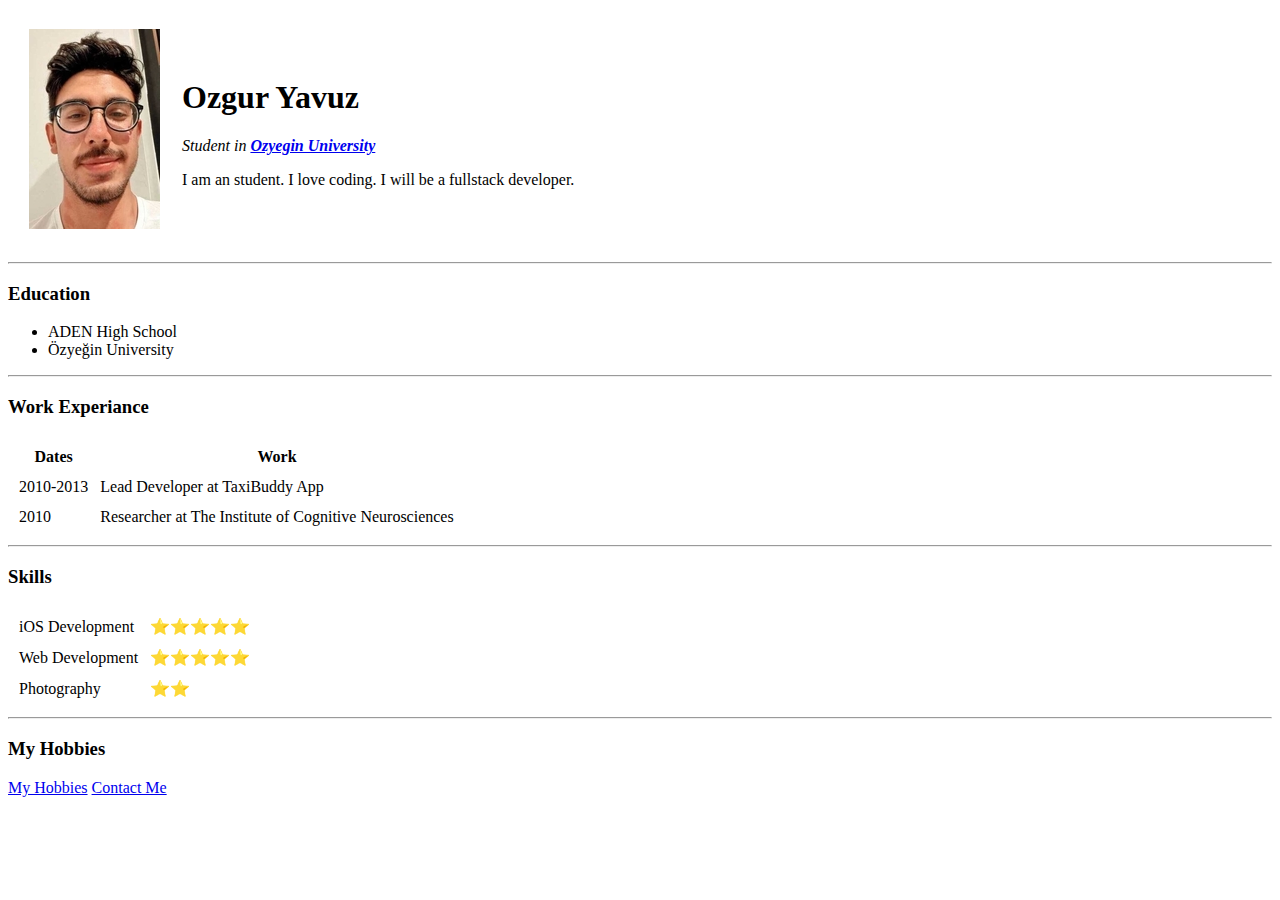
==== index.html @ cf9259c4 "Add initial CV website files" ====
<!DOCTYPE html>
<html lang="en" dir="ltr">

<head>
  <meta charset="utf-8">
  <title>Ozgur's Personal Site</title>
</head>

<body>
  <table cellspacing="20">
    <tr>
      <td><img src="images/ozgur.jpg" alt="ozgur profile picture"></td>
      <td>
        <h1>Ozgur Yavuz</h1>
        <p><em>Student in <strong><a href="https://www.ozyegin.edu.tr/">Ozyegin University</a></strong></em></p>
        <p>I am an student. I love coding. I will be a fullstack developer.</p>
      </td>
    </tr>
  </table>
  <hr>
  <h3>Education</h3>
  <ul>
    <li>ADEN High School</li>
    <li>Özyeğin University</li>
  </ul>
  <hr>
  <h3>Work Experiance</h3>
  <table cellspacing="10">
    <thead>
      <tr>
        <th>Dates</th>
        <th>Work</th>
      </tr>
    </thead>
    <tbody>
      <tr>
        <td>2010-2013</td>
        <td>Lead Developer at TaxiBuddy App</td>
      </tr>
      <tr>
        <td>2010</td>
        <td>Researcher at The Institute of Cognitive Neurosciences</td>
      </tr>
    </tbody>
    <tfoot>

    </tfoot>
  </table>
  <hr>
  <h3>Skills</h3>
  <table cellspacing="10">
    <tr>
      <td>iOS Development</td>
      <td>⭐⭐⭐⭐⭐</td>
    </tr>
    <tr>
      <td>Web Development</td>
      <td>⭐⭐⭐⭐⭐</td>
    </tr>
    <tr>
      <td>Photography</td>
      <td>⭐⭐</td>
    </tr>
  </table>
  <hr>
  <h3>My Hobbies</h3>
  <a href="hobbies.html">My Hobbies</a>
  <a href="contact-me.html">Contact Me</a>
</body>

</html>
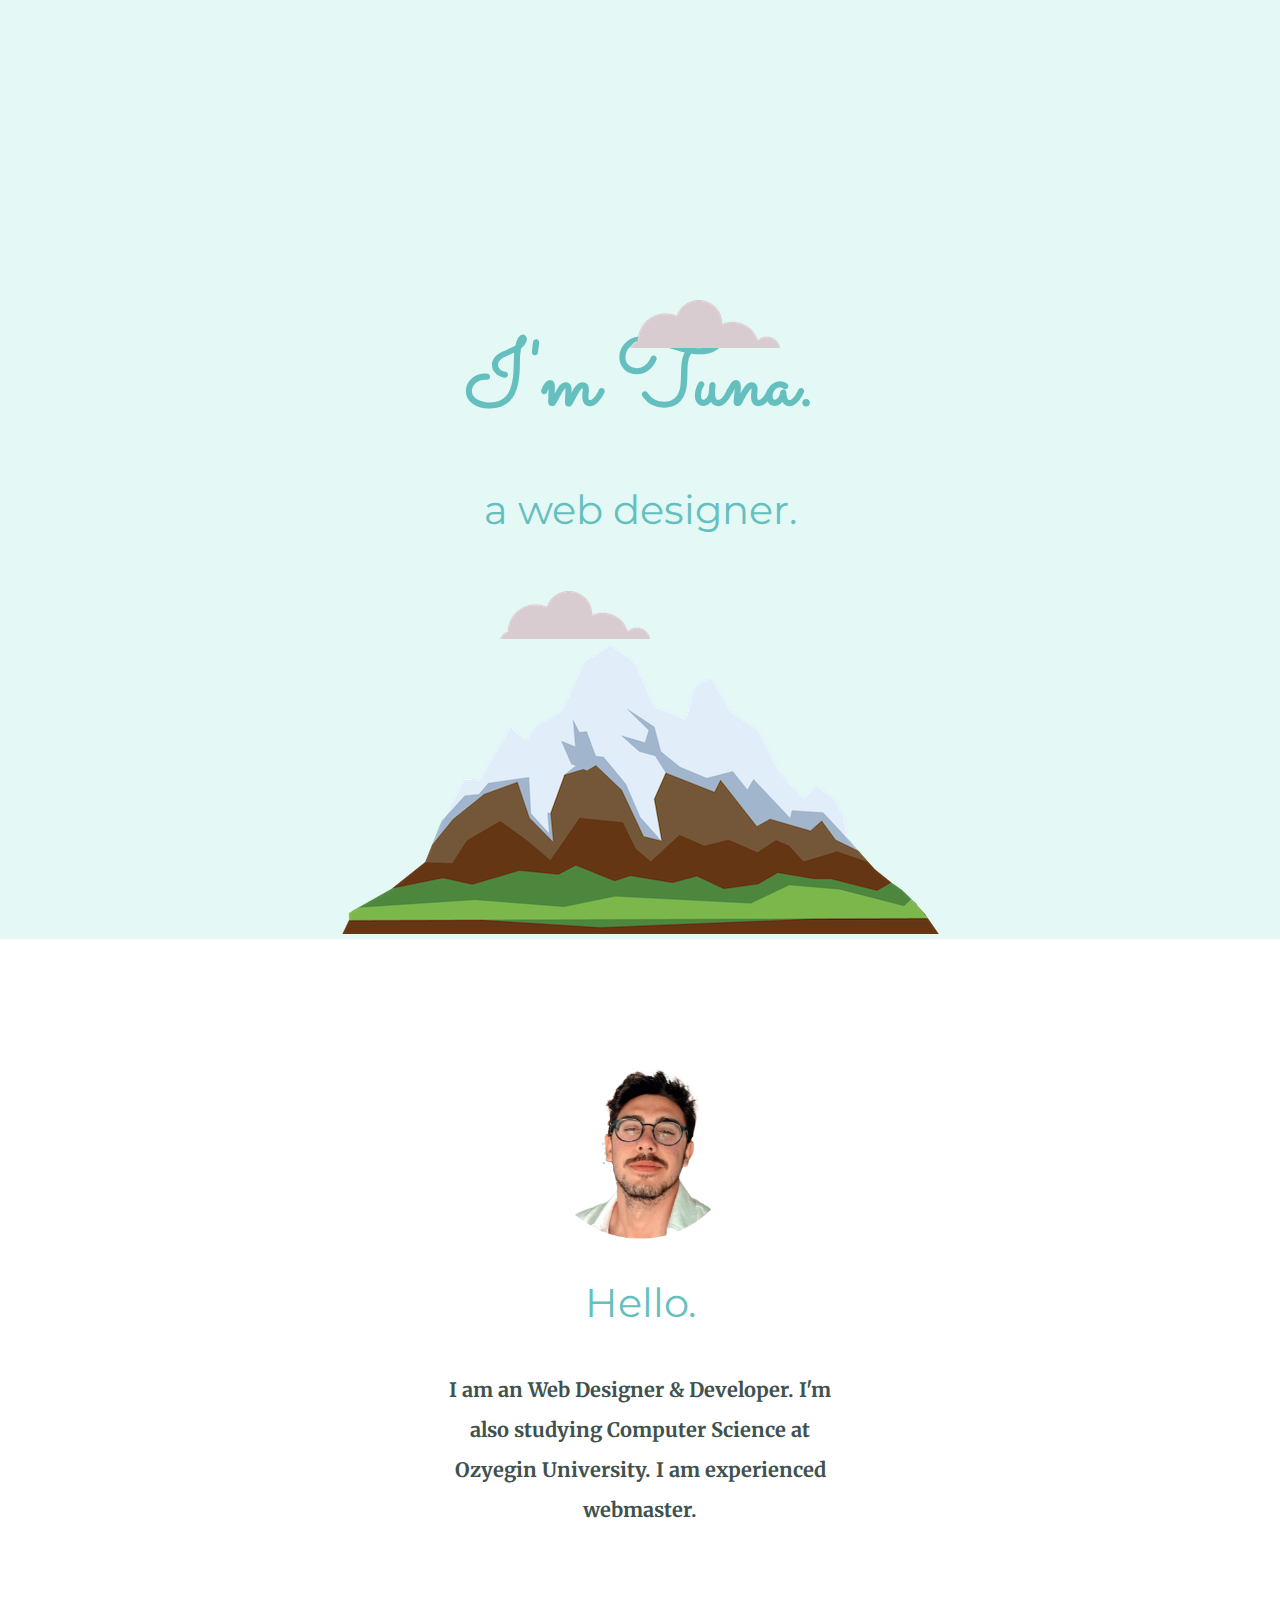
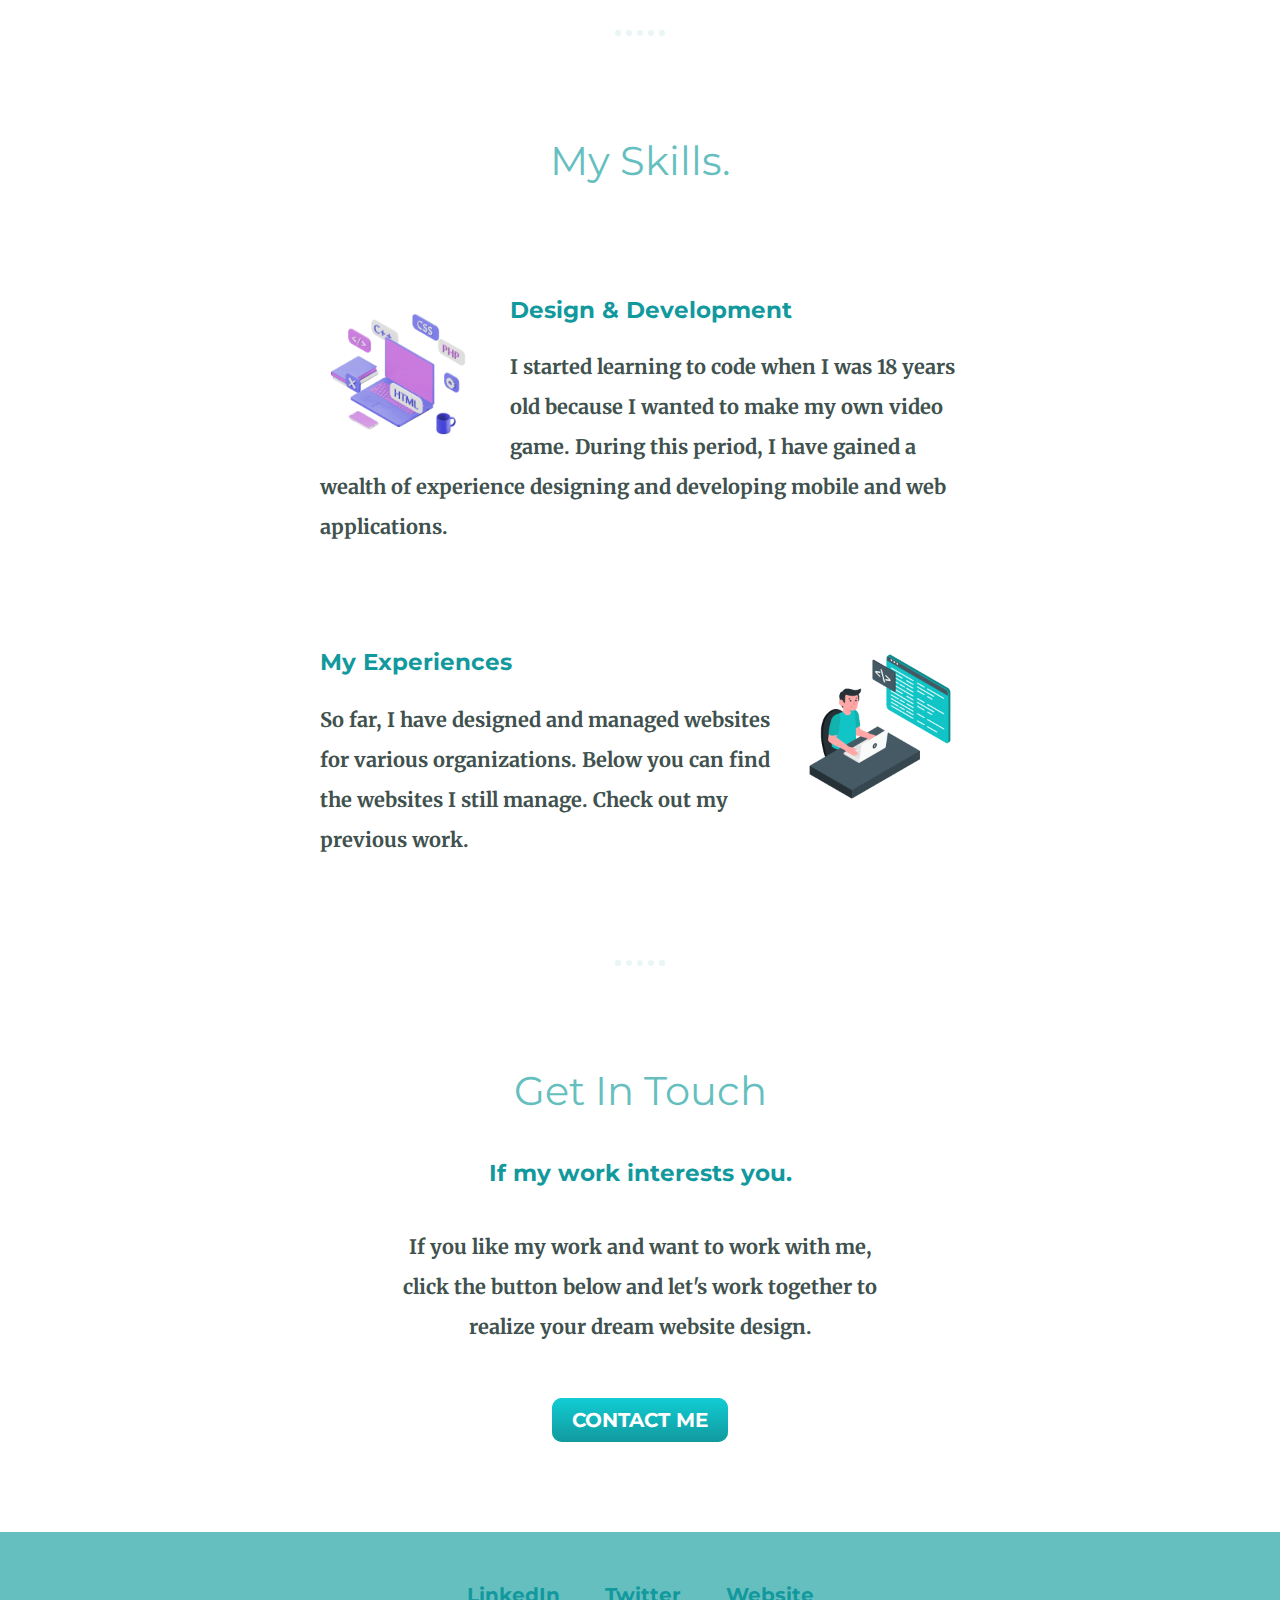
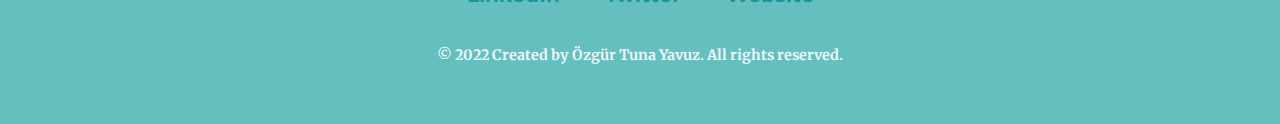
==== commit 9f2541ef: "Add files via upload" ====
--- a/index.html
+++ b/index.html
@@ -3,69 +3,63 @@
 
 <head>
   <meta charset="utf-8">
-  <title>Ozgur's Personal Site</title>
+  <title>Ozgur Yavuz</title>
+  <link rel="stylesheet" href="css/styles.css">
+  <link rel="icon" href="favicon.ico">
+  <link rel="preconnect" href="https://fonts.googleapis.com">
+  <link rel="preconnect" href="https://fonts.gstatic.com" crossorigin>
+  <link href="https://fonts.googleapis.com/css2?family=Merriweather&family=Montserrat&family=Sacramento&display=swap" rel="stylesheet">
 </head>
 
 <body>
-  <table cellspacing="20">
-    <tr>
-      <td><img src="images/ozgur.jpg" alt="ozgur profile picture"></td>
-      <td>
-        <h1>Ozgur Yavuz</h1>
-        <p><em>Student in <strong><a href="https://www.ozyegin.edu.tr/">Ozyegin University</a></strong></em></p>
-        <p>I am an student. I love coding. I will be a fullstack developer.</p>
-      </td>
-    </tr>
-  </table>
-  <hr>
-  <h3>Education</h3>
-  <ul>
-    <li>ADEN High School</li>
-    <li>Özyeğin University</li>
-  </ul>
-  <hr>
-  <h3>Work Experiance</h3>
-  <table cellspacing="10">
-    <thead>
-      <tr>
-        <th>Dates</th>
-        <th>Work</th>
-      </tr>
-    </thead>
-    <tbody>
-      <tr>
-        <td>2010-2013</td>
-        <td>Lead Developer at TaxiBuddy App</td>
-      </tr>
-      <tr>
-        <td>2010</td>
-        <td>Researcher at The Institute of Cognitive Neurosciences</td>
-      </tr>
-    </tbody>
-    <tfoot>
+  <div class="top-container">
+    <img class="top-cloud" src="images/cloud.png" alt="cloud-img">
+    <h1>I'm Tuna.</h1>
+    <h2>a web designer.</h2>
+    <img class="bottom-cloud" src="images/cloud.png" alt="cloud-img">
+    <img src="images/mountain.png" alt="mountain-img">
+  </div>
 
-    </tfoot>
-  </table>
-  <hr>
-  <h3>Skills</h3>
-  <table cellspacing="10">
-    <tr>
-      <td>iOS Development</td>
-      <td>⭐⭐⭐⭐⭐</td>
-    </tr>
-    <tr>
-      <td>Web Development</td>
-      <td>⭐⭐⭐⭐⭐</td>
-    </tr>
-    <tr>
-      <td>Photography</td>
-      <td>⭐⭐</td>
-    </tr>
-  </table>
-  <hr>
-  <h3>My Hobbies</h3>
-  <a href="hobbies.html">My Hobbies</a>
-  <a href="contact-me.html">Contact Me</a>
+
+  <div class="middle-container">
+    <div class="profile">
+      <img id="ozgur-png" src="images/ozgur.png" alt="">
+      <h2>Hello.</h2>
+      <p class="intro">I am an Web Designer & Developer. I'm also studying Computer Science at Ozyegin University. I am experienced webmaster.</p>
+    </div>
+    <hr>
+    <div class="skills">
+      <h2>My Skills.</h2>
+      <div class="skill-row">
+        <img class="coding-gif" src="images/coding.gif" alt="">
+        <h3>Design & Development</h3>
+        <p>I started learning to code when I was 18 years old because I wanted to make my own video game. During this period, I have gained a wealth of experience designing and developing mobile and web applications.</p>
+      </div>
+      <div class="skill-row">
+        <img class="chilli-img" src="images/experience.gif" alt="">
+        <h3>My Experiences</h3>
+        <p>So far, I have designed and managed websites for various organizations. Below you can find the websites I still manage. Check out my previous work.</p>
+      </div>
+    </div>
+    <hr>
+    <div class="contact-me">
+      <h2>Get In Touch</h2>
+      <h3>If my work interests you.</h3>
+      <p class="contact-message">If you like my work and want to work with me, click the button below and let's work together to realize your dream website design.</p>
+      <a class="btn" href="mailto:ozguryavuz.oty@gmail.com">CONTACT ME</a>
+    </div>
+  </div>
+
+
+  <div class="bottom-container">
+    <a class="footer-link" href="https://www.linkedin.com/in/ozgur-yavuz-558467204/">LinkedIn</a>
+    <a class="footer-link" href="https://twitter.com/Solaryumcunegro">Twitter</a>
+    <a class="footer-link" href="">Website</a>
+    <p class="copyright">© 2022 Created by Özgür Tuna Yavuz. All rights reserved.</p>
+  </div>
+
+
+
 </body>
 
 </html>
--- a/css/styles.css
+++ b/css/styles.css
@@ -0,0 +1,143 @@
+body {
+  margin: 0;
+  text-align: center;
+  font-family: 'Merriweather', serif;
+  font-size: 125%;
+  font-weight: bold;
+  color: #40514E;
+}
+
+h1 {
+  margin: 50px auto 0 auto;
+  font-size: 5.625rem;
+  font-family: 'Sacramento', cursive;
+  color: #66BFBF;
+}
+
+h2 {
+  font-family: 'Montserrat', sans-serif;
+  font-size: 2.5rem;
+  font-weight: normal;
+  color: #66BFBF;
+  padding-bottom: 10px;
+}
+
+h3 {
+  font-family: 'Montserrat', sans-serif;
+  color: #11999E;
+}
+
+p {
+  line-height: 2;
+}
+
+hr {
+  border: dotted #EAF6F6 6px;
+  border-bottom: none;
+  width: 3%;
+  margin: 100px auto;
+}
+
+a {
+  color: #11999E;
+  font-family: 'Montserrat', sans-serif;
+  margin: 10px 20px;
+  text-decoration: none;
+}
+
+a:hover {
+  color: #EAF6F6;
+}
+
+.top-container {
+  background-color: #E4F9F5;
+  position: relative;
+  padding: 270px 100px 0;
+}
+
+.middle-container {
+  margin: 100px 0;
+}
+
+.bottom-container {
+  background-color: #66BFBF;
+  padding: 50px 0 20px;
+}
+
+.copyright {
+  color: #EAF6F6;
+  font-size: 0.9rem;
+  padding: 20px 0;
+}
+
+.top-cloud {
+  position: absolute;
+  right: 500px;
+  top: 300px;
+}
+
+.bottom-cloud {
+  position: absolute;
+  left: 500px;
+  bottom: 300px;
+}
+
+.skill-row {
+  width: 50%;
+  margin: 100px auto 100px auto;
+  text-align: left;
+}
+
+.intro {
+  width: 30%;
+  margin: auto;
+}
+
+.contact-message {
+  width: 40%;
+  margin: 40px auto 60px;
+}
+
+.coding-gif {
+  width: 25%;
+  float: left;
+  margin-right: 30px;
+}
+
+.chilli-img {
+  width: 25%;
+  float: right;
+  margin-left: 30px;
+}
+
+.btn {
+  background: #11cdd4;
+  background-image: -webkit-linear-gradient(top, #11cdd4, #11999e);
+  background-image: -moz-linear-gradient(top, #11cdd4, #11999e);
+  background-image: -ms-linear-gradient(top, #11cdd4, #11999e);
+  background-image: -o-linear-gradient(top, #11cdd4, #11999e);
+  background-image: linear-gradient(to bottom, #11cdd4, #11999e);
+  -webkit-border-radius: 10;
+  -moz-border-radius: 10;
+  border-radius: 10px;
+  font-family: 'Montserrat', sans-serif;
+  color: #ffffff;
+  font-size: 20px;
+  padding: 10px 20px 10px 20px;
+  text-decoration: none;
+}
+
+.btn:hover {
+  background: #30e3cb;
+  background-image: -webkit-linear-gradient(top, #30e3cb, #2bc4ad);
+  background-image: -moz-linear-gradient(top, #30e3cb, #2bc4ad);
+  background-image: -ms-linear-gradient(top, #30e3cb, #2bc4ad);
+  background-image: -o-linear-gradient(top, #30e3cb, #2bc4ad);
+  background-image: linear-gradient(to bottom, #30e3cb, #2bc4ad);
+  text-decoration: none;
+}
+
+#ozgur-png {
+  width: 200px;
+  height: 200px;
+}
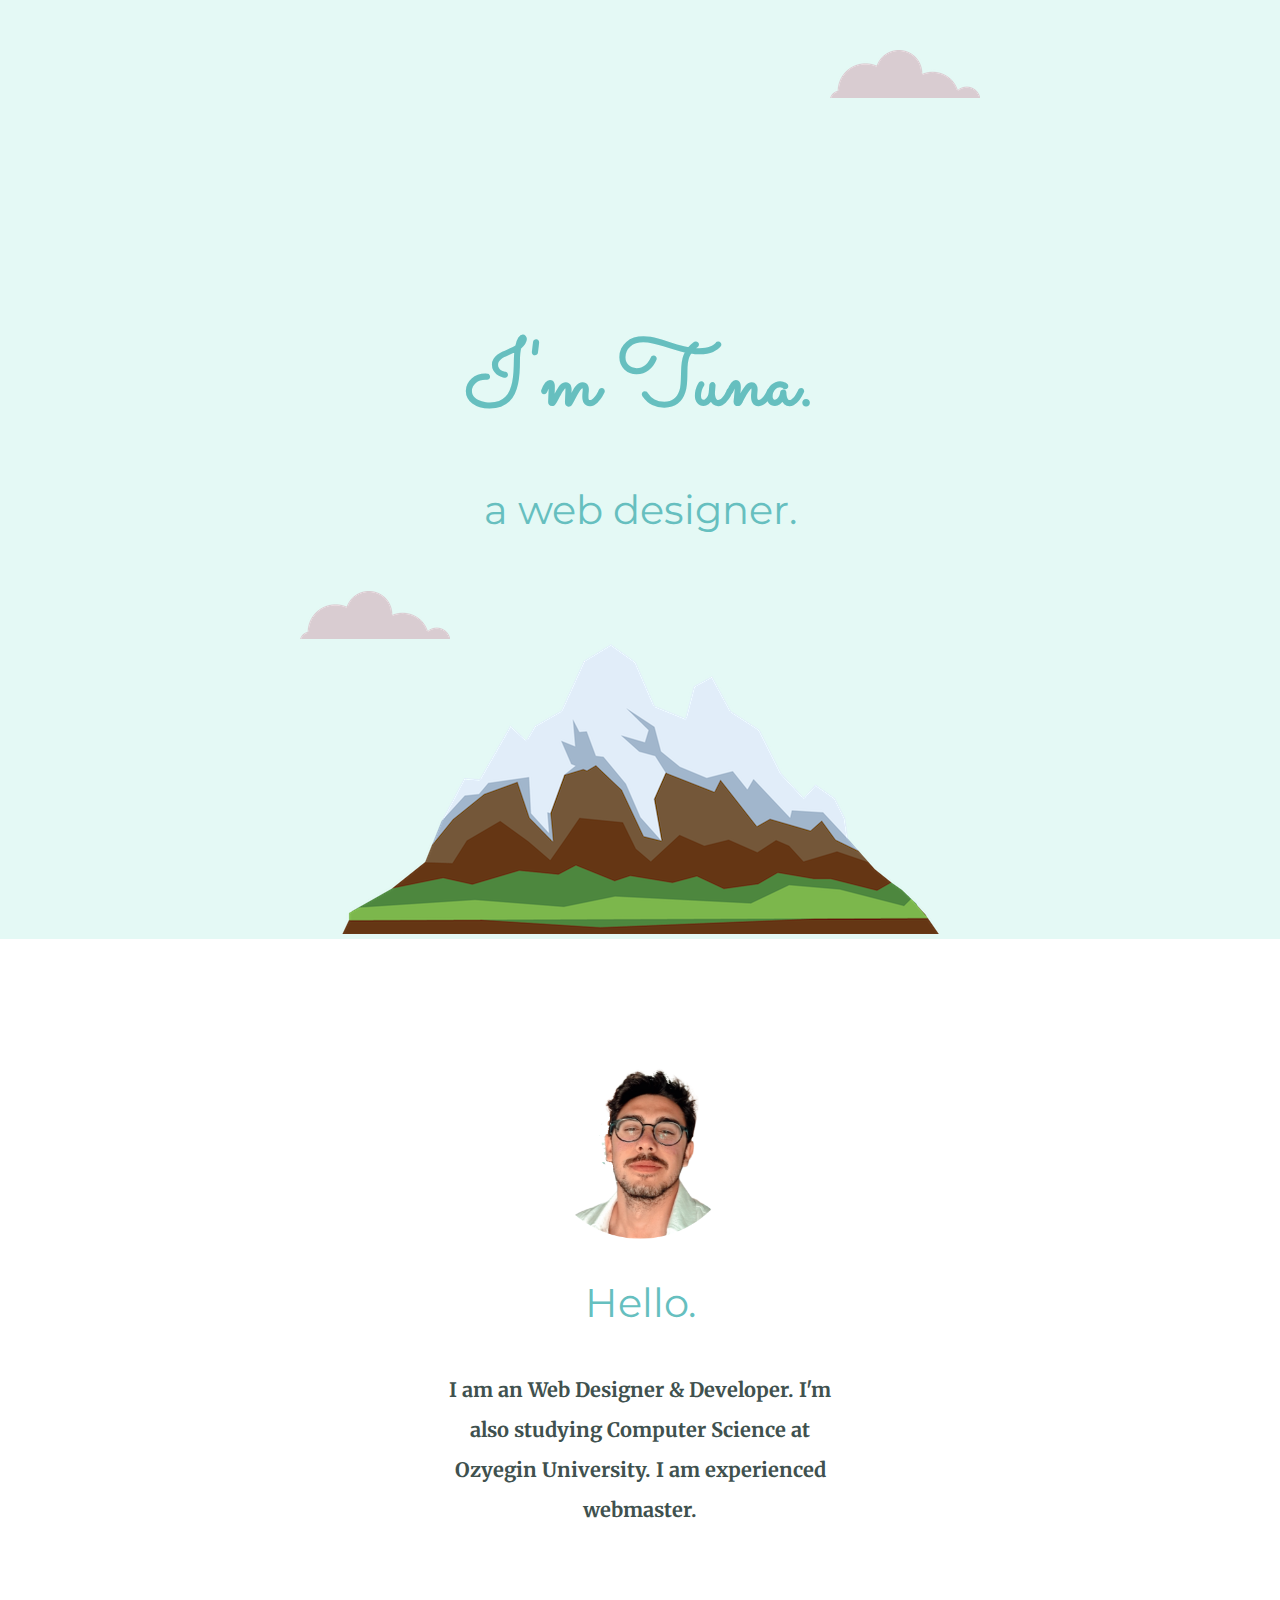
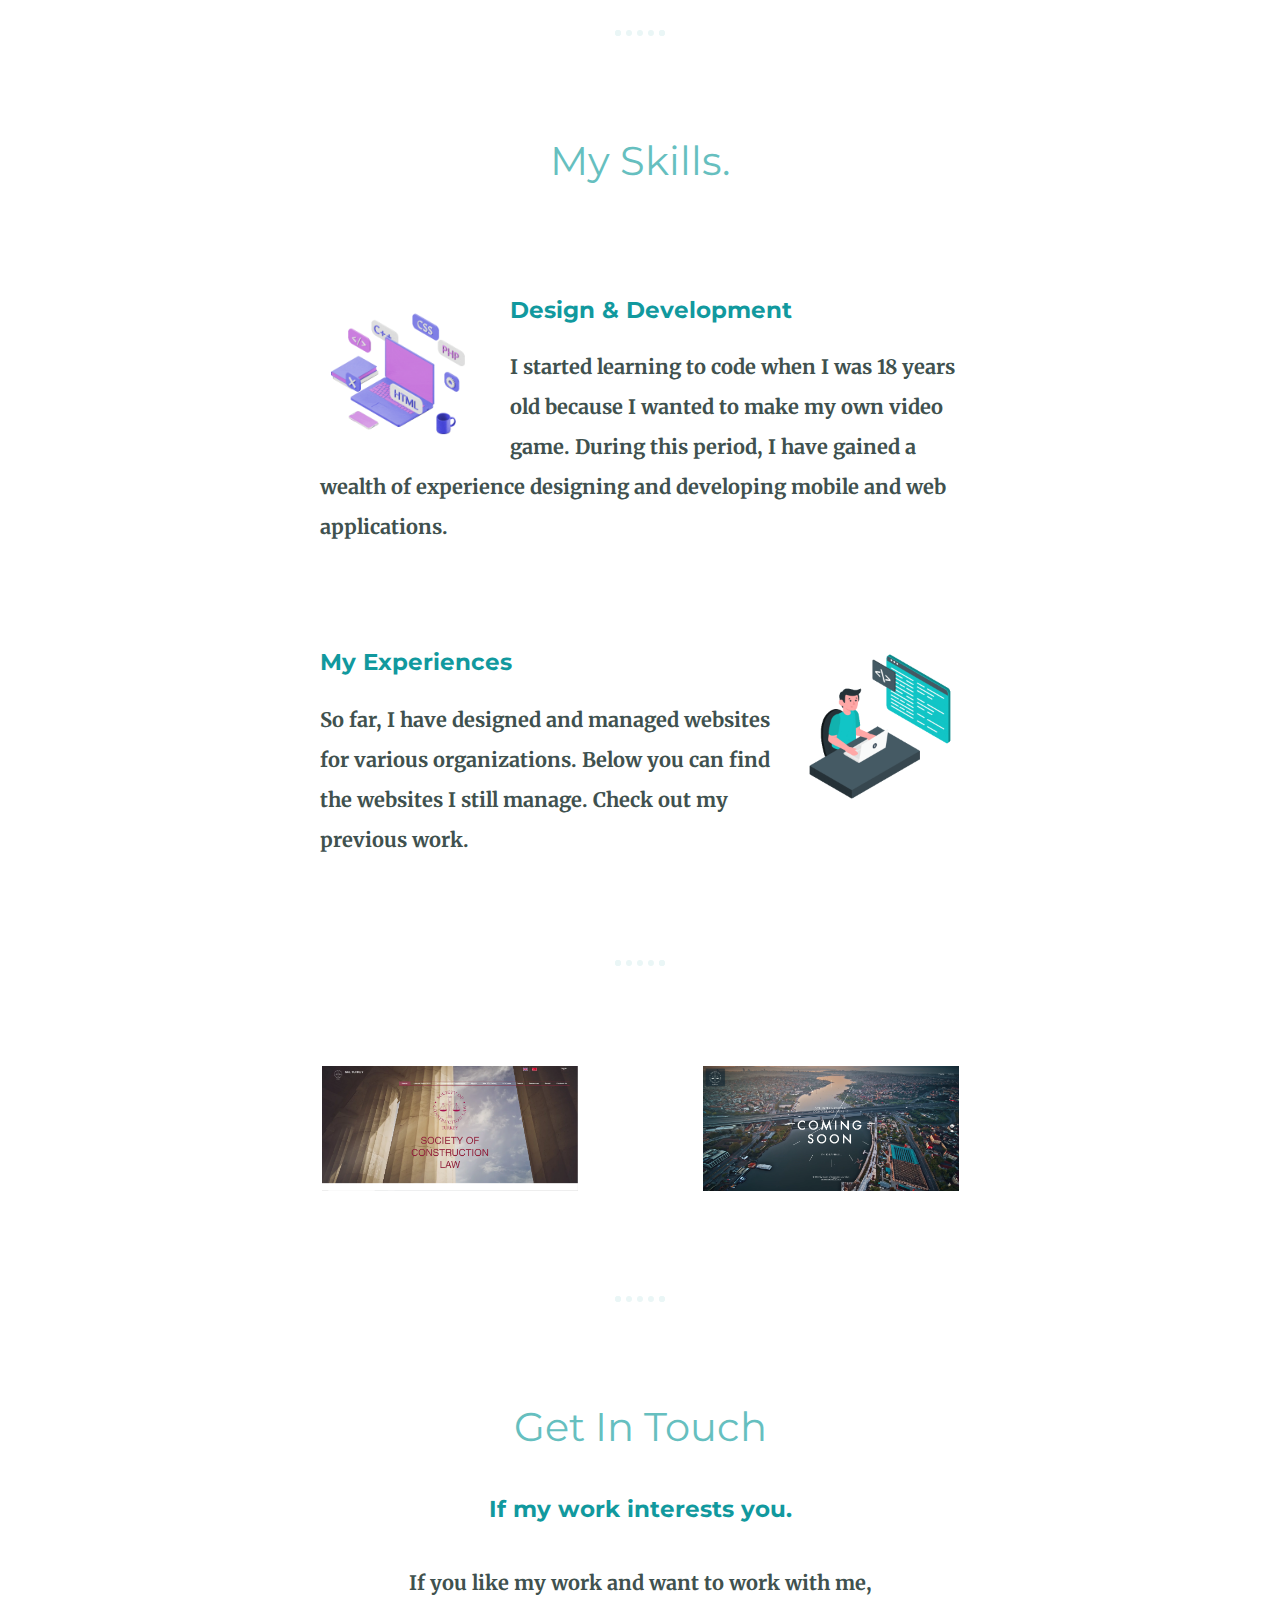
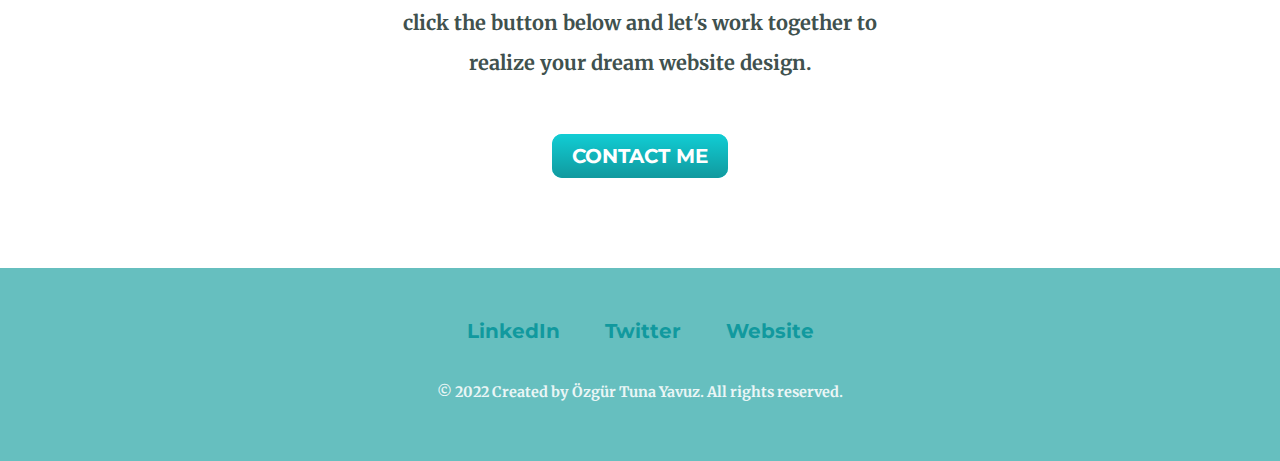
==== commit b794df6d: "Add files via upload" ====
--- a/index.html
+++ b/index.html
@@ -42,6 +42,11 @@
       </div>
     </div>
     <hr>
+    <div class="my-works">
+      <a href="https://www.sclturkey.org/"><img class="my-works-img" src="images/sclturkey.png" alt=""></a>
+      <a href="https://www.constructionlaw2023.com/"><img class="my-works-img" src="images/constructionlaw2023.png" alt=""></a>
+    </div>
+    <hr>
     <div class="contact-me">
       <h2>Get In Touch</h2>
       <h3>If my work interests you.</h3>
--- a/css/styles.css
+++ b/css/styles.css
@@ -72,13 +72,13 @@
 
 .top-cloud {
   position: absolute;
-  right: 500px;
-  top: 300px;
+  right: 300px;
+  top: 50px;
 }
 
 .bottom-cloud {
   position: absolute;
-  left: 500px;
+  left: 300px;
   bottom: 300px;
 }
 
@@ -86,6 +86,11 @@
   width: 50%;
   margin: 100px auto 100px auto;
   text-align: left;
+}
+
+.my-works-img {
+  width: 20%;
+  padding: 0 40px 0;
 }
 
 .intro {
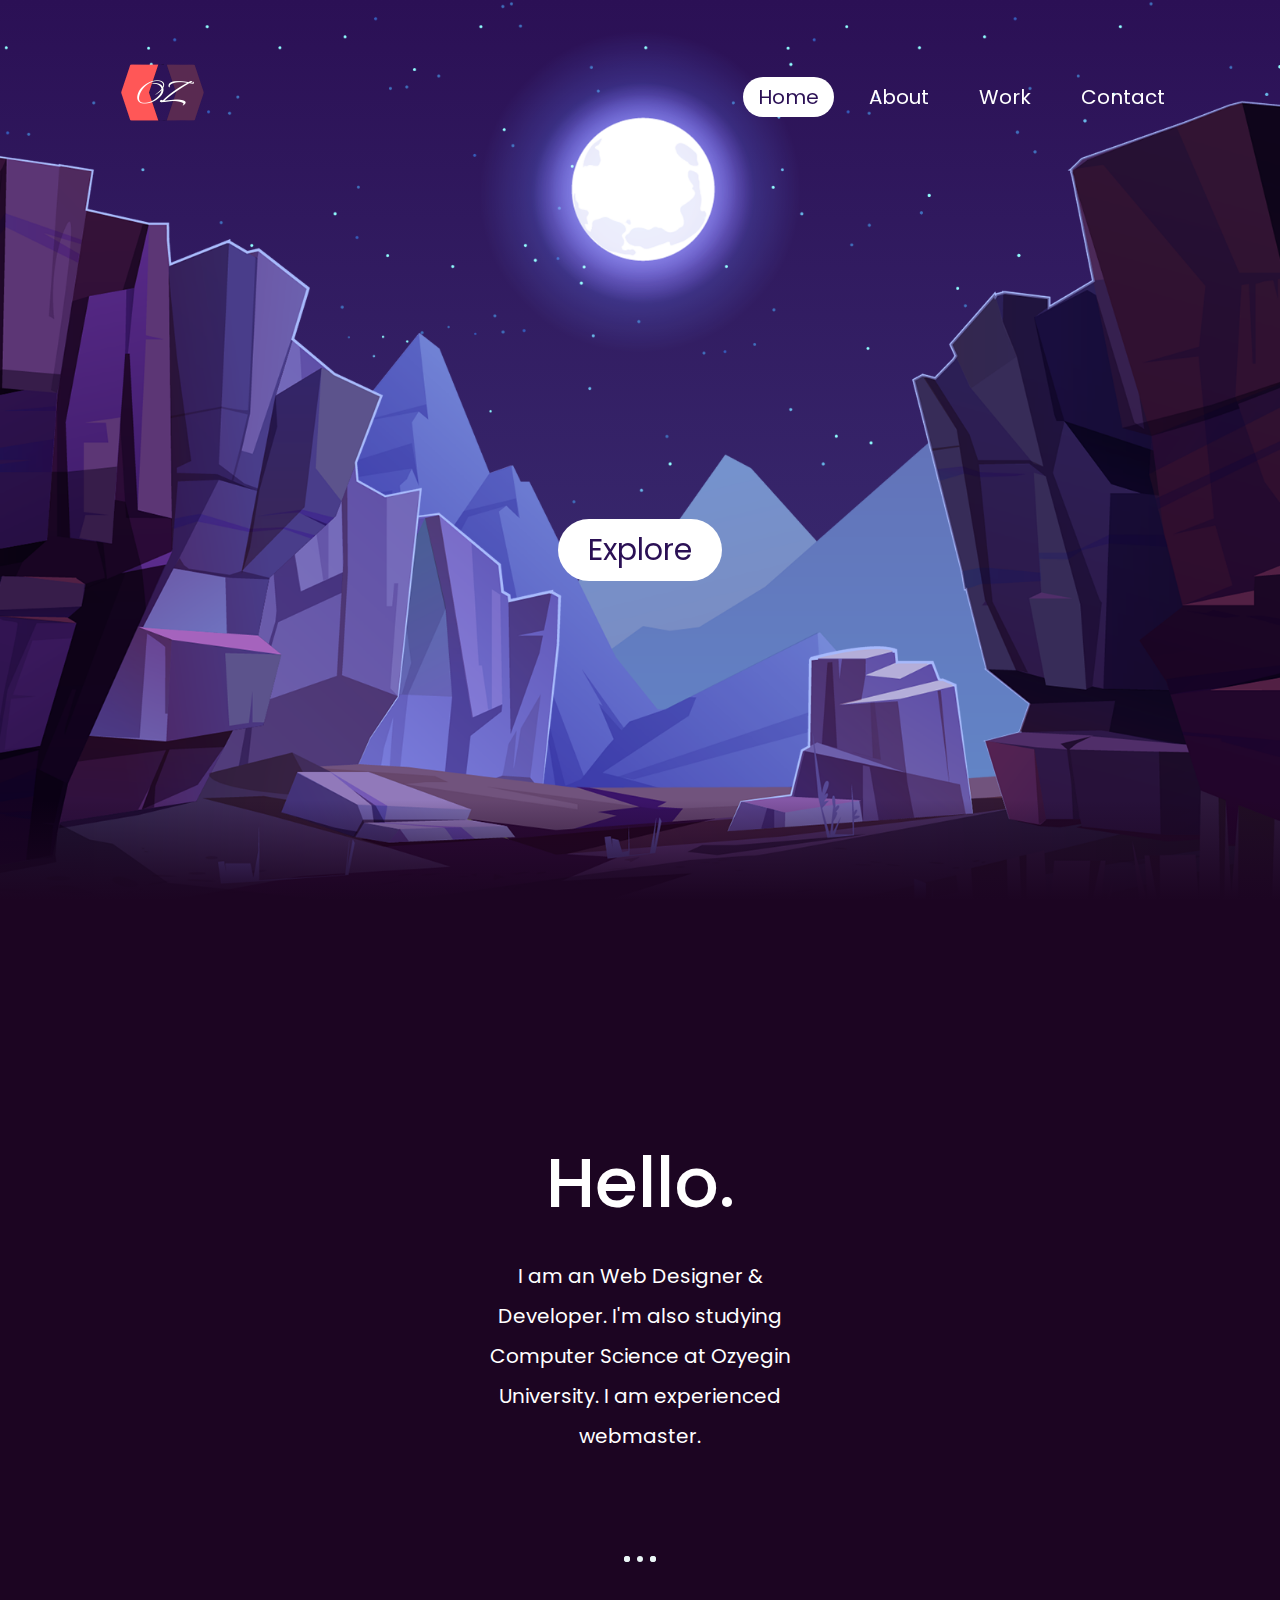
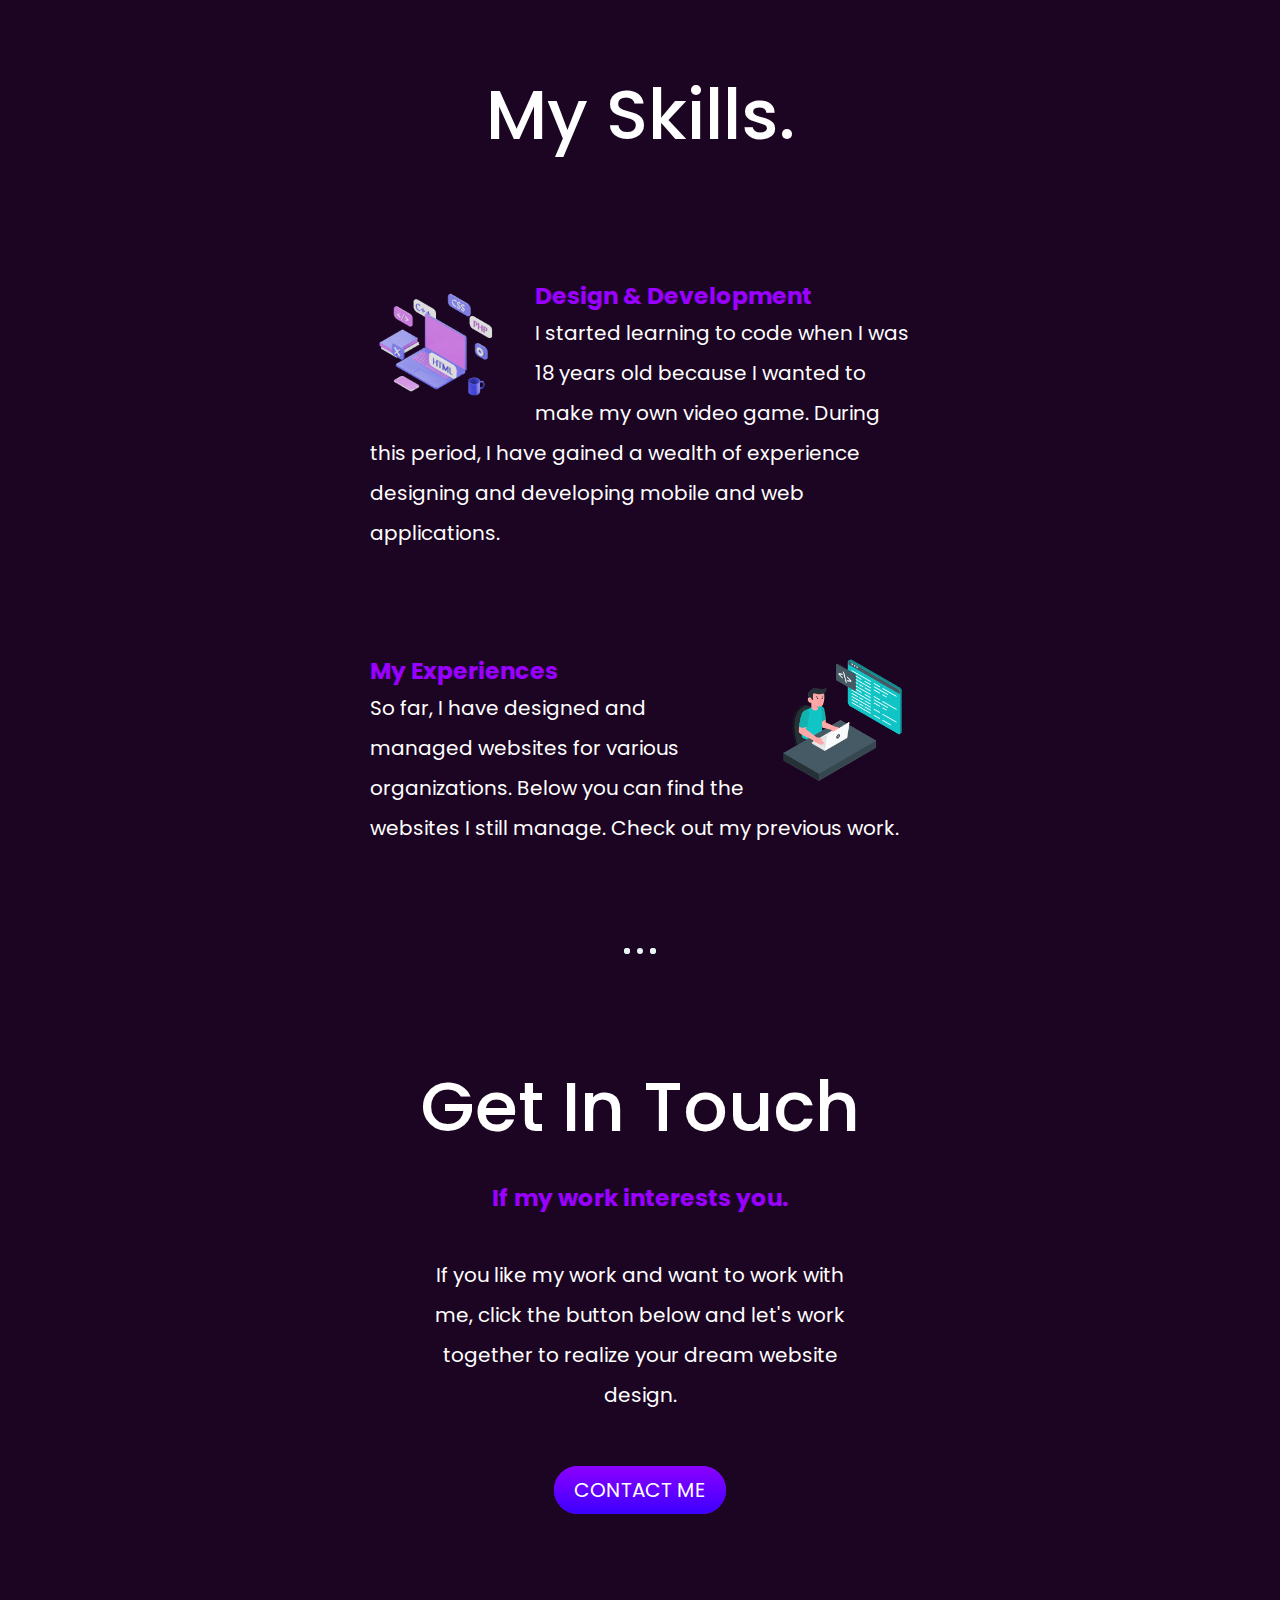
==== commit da4e42ff: "Add files via upload" ====
--- a/index.html
+++ b/index.html
@@ -1,70 +1,88 @@
 <!DOCTYPE html>
-<html lang="en" dir="ltr">
+<html>
 
 <head>
-  <meta charset="utf-8">
-  <title>Ozgur Yavuz</title>
-  <link rel="stylesheet" href="css/styles.css">
-  <link rel="icon" href="favicon.ico">
-  <link rel="preconnect" href="https://fonts.googleapis.com">
-  <link rel="preconnect" href="https://fonts.gstatic.com" crossorigin>
-  <link href="https://fonts.googleapis.com/css2?family=Merriweather&family=Montserrat&family=Sacramento&display=swap" rel="stylesheet">
+
+    <title>Ozgur Yavuz</title>
+    <link rel="stylesheet" href="styles.css">
+    <link rel="icon" href="favicon.ico">
+
 </head>
 
 <body>
-  <div class="top-container">
-    <img class="top-cloud" src="images/cloud.png" alt="cloud-img">
-    <h1>I'm Tuna.</h1>
-    <h2>a web designer.</h2>
-    <img class="bottom-cloud" src="images/cloud.png" alt="cloud-img">
-    <img src="images/mountain.png" alt="mountain-img">
-  </div>
 
+    <header>
+        <a href="#"><img src="images/logo.png" alt="" style="width: 25%;"></a>
+        <ul>
+            <li><a href="#" class="active">Home</a></li>
+            <li><a href="#profile">About</a></li>
+            <li><a href="#">Work</a></li>
+            <li><a href="#contact-me">Contact</a></li>
+        </ul>
+    </header>
 
-  <div class="middle-container">
-    <div class="profile">
-      <img id="ozgur-png" src="images/ozgur.png" alt="">
-      <h2>Hello.</h2>
-      <p class="intro">I am an Web Designer & Developer. I'm also studying Computer Science at Ozyegin University. I am experienced webmaster.</p>
+    <section>
+        <img src="images/stars.png" id="stars">
+        <img src="images/moon.png" id="moon">
+        <img src="images/mountains_behind.png" id="mountains_behind">
+        <h2 id="text">Ozgur Yavuz</h2>
+        <a href="#sec" id="btn">Explore</a>
+        <img src="images/mountains_front.png" id="mountains_front">
+    </section>
+
+    <div class="sec" id="sec">
+        <div class="middle-container">
+            <div class="profile" id="profile">
+              <img id="ozgur-png" src="images/ozgur.png" alt="">
+              <h2>Hello.</h2>
+              <p class="intro">I am an Web Designer & Developer. I'm also studying Computer Science at Ozyegin University. I am experienced webmaster.</p>
+            </div>
+            <hr>
+            <div class="skills">
+              <h2>My Skills.</h2>
+              <div class="skill-row">
+                <img class="coding-gif" src="images/coding.gif" alt="">
+                <h3>Design & Development</h3>
+                <p>I started learning to code when I was 18 years old because I wanted to make my own video game. During this period, I have gained a wealth of experience designing and developing mobile and web applications.</p>
+              </div>
+              <div class="skill-row">
+                <img class="experience-gif" src="images/experience.gif" alt="">
+                <h3>My Experiences</h3>
+                <p>So far, I have designed and managed websites for various organizations. Below you can find the websites I still manage. Check out my previous work.</p>
+              </div>
+            </div>
+            <hr>
+            <div class="contact-me" id="contact-me">
+              <h2>Get In Touch</h2>
+              <h3>If my work interests you.</h3>
+              <p class="contact-message">If you like my work and want to work with me, click the button below and let's work together to realize your dream website design.</p>
+              <a class="btn" href="mailto:ozguryavuz.oty@gmail.com">CONTACT ME</a>
+            </div>
+          </div>
     </div>
-    <hr>
-    <div class="skills">
-      <h2>My Skills.</h2>
-      <div class="skill-row">
-        <img class="coding-gif" src="images/coding.gif" alt="">
-        <h3>Design & Development</h3>
-        <p>I started learning to code when I was 18 years old because I wanted to make my own video game. During this period, I have gained a wealth of experience designing and developing mobile and web applications.</p>
-      </div>
-      <div class="skill-row">
-        <img class="chilli-img" src="images/experience.gif" alt="">
-        <h3>My Experiences</h3>
-        <p>So far, I have designed and managed websites for various organizations. Below you can find the websites I still manage. Check out my previous work.</p>
-      </div>
-    </div>
-    <hr>
-    <div class="my-works">
-      <a href="https://www.sclturkey.org/"><img class="my-works-img" src="images/sclturkey.png" alt=""></a>
-      <a href="https://www.constructionlaw2023.com/"><img class="my-works-img" src="images/constructionlaw2023.png" alt=""></a>
-    </div>
-    <hr>
-    <div class="contact-me">
-      <h2>Get In Touch</h2>
-      <h3>If my work interests you.</h3>
-      <p class="contact-message">If you like my work and want to work with me, click the button below and let's work together to realize your dream website design.</p>
-      <a class="btn" href="mailto:ozguryavuz.oty@gmail.com">CONTACT ME</a>
-    </div>
-  </div>
 
+    <script>
+        let stars = document.getElementById('stars');
+        let moon = document.getElementById('moon');
+        let mountains_behind = document.getElementById('mountains_behind');
+        let text = document.getElementById('text');
+        let btn = document.getElementById('btn');
+        let mountains_front = document.getElementById('mountains_front');
+        let header = document.querySelector('header');
 
-  <div class="bottom-container">
-    <a class="footer-link" href="https://www.linkedin.com/in/ozgur-yavuz-558467204/">LinkedIn</a>
-    <a class="footer-link" href="https://twitter.com/Solaryumcunegro">Twitter</a>
-    <a class="footer-link" href="">Website</a>
-    <p class="copyright">© 2022 Created by Özgür Tuna Yavuz. All rights reserved.</p>
-  </div>
-
-
+        window.addEventListener('scroll', function() {
+            let value = window.scrollY;
+            stars.style.left = value * 0.25 + 'px';
+            moon.style.top = value * 0.70 + 'px';
+            mountains_behind.style.top = value * 0.3 + 'px';
+            mountains_front.style.top = value * 0 + 'px';
+            text.style.marginRight = value * 4 + 'px';
+            text.style.marginTop = value * 1.5 + 'px';
+            btn.style.marginTop = value * 1.5 + 'px';
+            header.style.top = value * 0.5 + 'px';
+        })
+    </script>
 
 </body>
 
-</html>
+</html>--- a/styles.css
+++ b/styles.css
@@ -0,0 +1,229 @@
+@import url('https://fonts.googleapis.com/css?family=Poppins:300,400,500,600,700,800,900&display=swap');
+
+* {
+    margin: 0;
+    padding: 0;
+    box-sizing: border-box;
+    font-family: 'Poppins', sans-serif;
+    scroll-behavior: smooth;
+}
+
+body {
+    min-height: 100vh;
+    background: linear-gradient(#2b1055,#7597de);
+    overflow-x: hidden;
+    font-size: 125%;
+}
+
+p {
+    line-height: 2;
+}
+
+h2 {
+    font-family: 'Poppins', sans-serif;
+    font-weight: 500;
+    padding-bottom: 10px;
+}
+
+h3 {
+  color: #9900ff;
+}
+
+hr {
+    border: dotted #EAF6F6 6px;
+    border-bottom: none;
+    width: 3%;
+    margin: 100px auto;
+  }
+
+/* NAVIGATION */
+
+header {
+    position: absolute;
+    top: 0;
+    left: 0;
+    width: 100%;
+    padding: 30px 100px;
+    display: flex;
+    justify-content: space-between;
+    align-items: center;
+    z-index: 10000;
+}
+
+header .logo {
+    color: #fff;
+    font-weight: 700;
+    text-decoration: none;
+    font-size: 2em;
+    text-transform: uppercase;
+    letter-spacing: 2px;
+}
+
+header ul {
+    display: flex;
+    justify-content: center;
+    align-items: center;
+}
+
+header ul li {
+    list-style: none;
+    margin-left: 20px;
+}
+
+header ul li a {
+    text-decoration: none;
+    padding: 6px 15px;
+    color: #fff;
+    border-radius: 20px;
+}
+
+header ul li a:hover, header ul li a.active {
+    background: #fff;
+    color: #2b1055;
+}
+
+/* HEAD BANNER SECTION */
+
+section {
+    position: relative;
+    width: 100%;
+    height: 100vh;
+    padding: 100px;
+    display: flex;
+    justify-content: center;
+    align-items: center;
+    overflow: hidden;
+}
+
+section::before {
+    content: '';
+    position: absolute;
+    bottom: 0;
+    width: 100%;
+    height: 100px;
+    background: linear-gradient(to top, #1c0522, transparent);
+    z-index: 1000;
+}
+
+section img {
+    position: absolute;
+    top: 0;
+    left: 0;
+    width: 100%;
+    height: 100%;
+    object-fit: cover;
+    pointer-events: none;
+}
+
+section img#moon {
+    mix-blend-mode: screen;
+}
+
+section img#mountains_front {
+    z-index: 10;
+}
+
+#text {
+    position: absolute;
+    right: -350px;
+    color: #fff;
+    white-space: nowrap;
+    font-size: 7.5vw;
+    z-index: 9;
+}
+
+#btn {
+    text-decoration: none;
+    display: inline-block;
+    padding: 8px 30px;
+    border-radius: 40px;
+    background: #fff;
+    color: #2b1055;
+    font-size: 1.5em;
+    z-index: 9;
+    transform: translateY(100px);
+}
+
+/* MIDDLE INFORMATION SECTION */
+
+.sec {
+    position: relative;
+    padding: 100px;
+    background: #1c0522;
+    text-align: center;
+}
+
+.sec h2 {
+    font-size: 3.5em;
+    margin-bottom: 10px;
+    color: #fff;
+}
+
+.sec p {
+    font-size: 1em;
+    color: #fff;
+}
+
+.middle-container {
+    margin: 100px 0;
+  }
+
+.skill-row {
+  width: 50%;
+  margin: 100px auto 100px auto;
+  text-align: left;
+}
+
+.my-works-img {
+  width: 20%;
+  padding: 0 40px 0;
+}
+
+.intro {
+    width: 30%;
+    margin: auto;
+  }
+
+.coding-gif {
+  width: 25%;
+  float: left;
+  margin-right: 30px;
+}
+
+.experience-gif {
+  width: 25%;
+  float: right;
+  margin-left: 30px;
+}
+
+.contact-message {
+    width: 40%;
+    margin: 40px auto 60px;
+  }
+
+.btn {
+  background: #8c00ff;
+  background-image: -webkit-linear-gradient(top, #8c00ff, #3c00ff);
+  background-image: -moz-linear-gradient(top, #8c00ff, #3c00ff);
+  background-image: -ms-linear-gradient(top, #8c00ff, #3c00ff);
+  background-image: -o-linear-gradient(top, #8c00ff, #3c00ff);
+  background-image: linear-gradient(to bottom, #8c00ff, #3c00ff);
+  -webkit-border-radius: 40;
+  -moz-border-radius: 40;
+  border-radius: 40px;
+  font-family: 'Poppins', sans-serif;
+  color: #ffffff;
+  font-size: 20px;
+  padding: 10px 20px 10px 20px;
+  text-decoration: none;
+}
+
+.btn:hover {
+  background: #0015ff;
+  background-image: -webkit-linear-gradient(top, #0015ff, #9900ff);
+  background-image: -moz-linear-gradient(top, #0015ff, #9900ff);
+  background-image: -ms-linear-gradient(top, #0015ff, #9900ff);
+  background-image: -o-linear-gradient(top, #0015ff, #9900ff);
+  background-image: linear-gradient(to bottom, #0015ff, #9900ff);
+  text-decoration: none;
+}